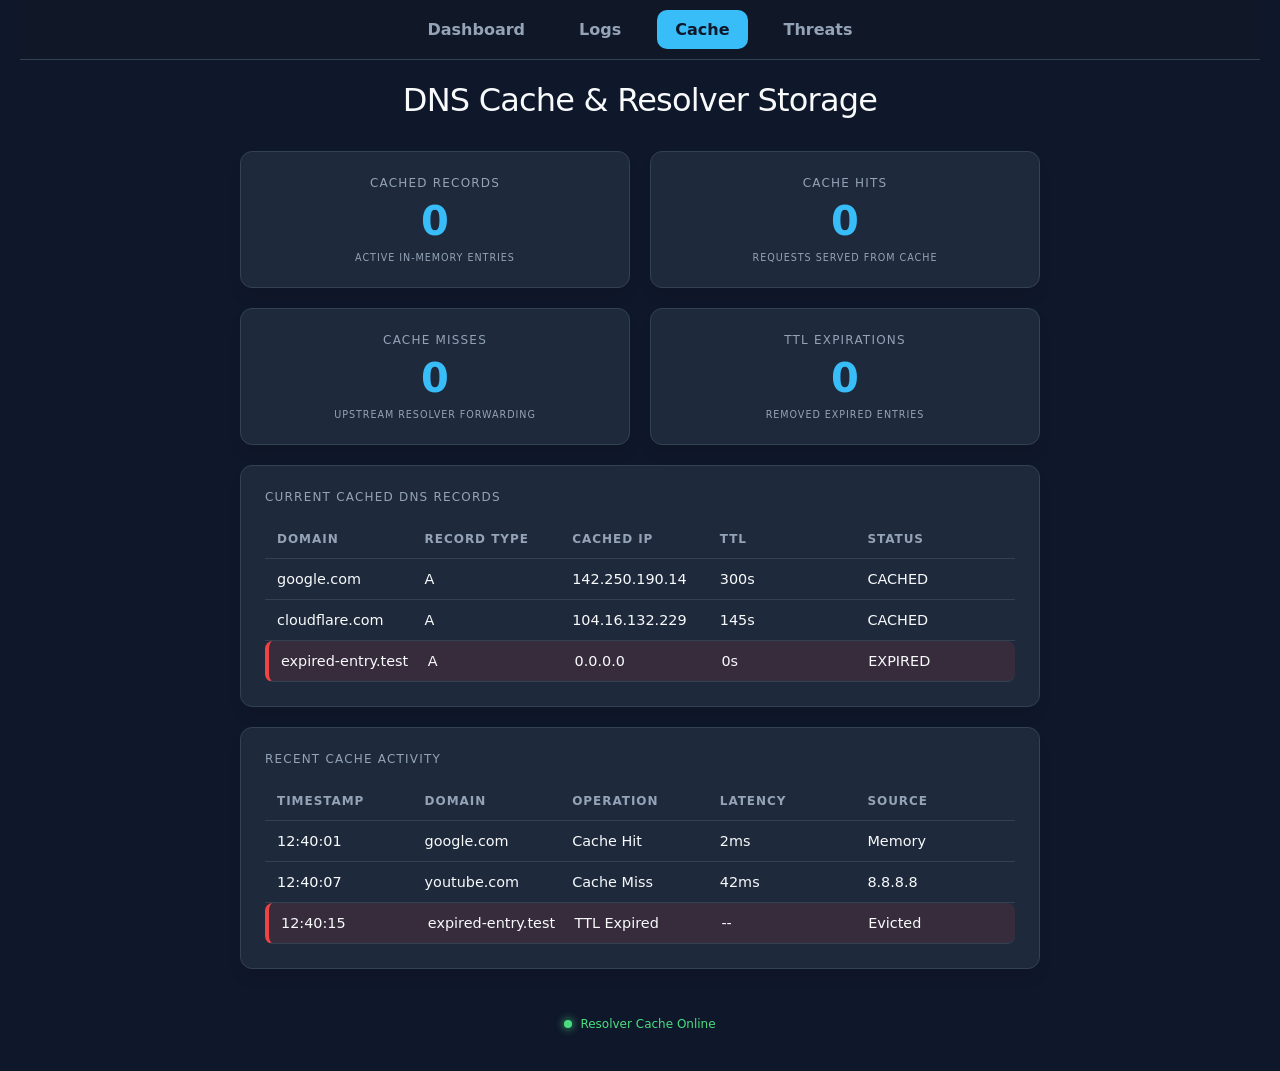
==== static/cache.html @ cb5029e7 "website UI blank data TEST 1, no backend implementation, purely website testing" ====
<!DOCTYPE html>
<html lang="en">
<head>
    <meta charset="UTF-8">
    <meta name="viewport" content="width=device-width, initial-scale=1.0">
    <title>DNS Cache</title>

    <link rel="stylesheet" href="style.css">
</head>

<body>

<div class="navbar">
    <a class="nav-link" href="index.html">Dashboard</a>
    <a class="nav-link" href="logs.html">Logs</a>
    <a class="nav-link active" href="cache.html">Cache</a>
    <a class="nav-link" href="threats.html">Threats</a>
</div>

<h1>DNS Cache & Resolver Storage</h1>

<div class="dashboard">

    <!-- Cache Statistics -->
    <div class="stat-card">
        <p class="stat-label">Cached Records</p>
        <p class="stat-value">0</p>

        <p class="stat-label" style="font-size: 0.6rem;">
            Active In-Memory Entries
        </p>
    </div>

    <div class="stat-card">
        <p class="stat-label">Cache Hits</p>
        <p class="stat-value">0</p>

        <p class="stat-label" style="font-size: 0.6rem;">
            Requests Served From Cache
        </p>
    </div>

    <div class="stat-card">
        <p class="stat-label">Cache Misses</p>
        <p class="stat-value">0</p>

        <p class="stat-label" style="font-size: 0.6rem;">
            Upstream Resolver Forwarding
        </p>
    </div>

    <div class="stat-card">
        <p class="stat-label">TTL Expirations</p>
        <p class="stat-value">0</p>

        <p class="stat-label" style="font-size: 0.6rem;">
            Removed Expired Entries
        </p>
    </div>

    <!-- Cached Records Table -->
    <div class="stat-card full-width">
        <p class="stat-label">Current Cached DNS Records</p>

        <div class="log-table">

            <div class="log-row log-header">
                <span>Domain</span>
                <span>Record Type</span>
                <span>Cached IP</span>
                <span>TTL</span>
                <span>Status</span>
            </div>

            <div class="log-row">
                <span>google.com</span>
                <span>A</span>
                <span>142.250.190.14</span>
                <span>300s</span>
                <span>CACHED</span>
            </div>

            <div class="log-row">
                <span>cloudflare.com</span>
                <span>A</span>
                <span>104.16.132.229</span>
                <span>145s</span>
                <span>CACHED</span>
            </div>

            <div class="log-row flagged">
                <span>expired-entry.test</span>
                <span>A</span>
                <span>0.0.0.0</span>
                <span>0s</span>
                <span>EXPIRED</span>
            </div>

        </div>
    </div>

    <!-- Cache Activity -->
    <div class="stat-card full-width">
        <p class="stat-label">Recent Cache Activity</p>

        <div class="log-table">

            <div class="log-row log-header">
                <span>Timestamp</span>
                <span>Domain</span>
                <span>Operation</span>
                <span>Latency</span>
                <span>Source</span>
            </div>

            <div class="log-row">
                <span>12:40:01</span>
                <span>google.com</span>
                <span>Cache Hit</span>
                <span>2ms</span>
                <span>Memory</span>
            </div>

            <div class="log-row">
                <span>12:40:07</span>
                <span>youtube.com</span>
                <span>Cache Miss</span>
                <span>42ms</span>
                <span>8.8.8.8</span>
            </div>

            <div class="log-row flagged">
                <span>12:40:15</span>
                <span>expired-entry.test</span>
                <span>TTL Expired</span>
                <span>--</span>
                <span>Evicted</span>
            </div>

        </div>
    </div>

</div>

<div class="status">
    <span class="dot"></span>
    Resolver Cache Online
</div>

</body>
</html>
---- static/style.css ----
/* style.css: sets the visual format style so each webpage is cohesive */

/* COLORS global variables: hex code -> color name*/
:root {
    --bg: #0f172a;              /* background */
    --card: #1e293b;            /* cards/boxes */
    --text: #f8fafc;            /* text color for readability */
    --accent: #38bdf8;          /* buttons, links, key data */
    --secondary: #94a3b8;       /* labels, less important info */
}

body {
    background-color: var(--bg);
    color: var(--text);
    font-family: 'Inter', system-ui, sans-serif;
    display: flex;
    flex-direction: column;         /* stacks the navbar, header, & content vertically */
    align-items: center;            /* centers everything horizontally */
    padding: 0 20px 40px 20px;
    margin: 0;
    min-height: 100vh;
}

/* headings */
h1 {
    margin-bottom: 2rem;
    font-weight: 300;
    letter-spacing: -0.025em;
}

.dashboard {
    display: grid;
    grid-template-columns: repeat(2, 1fr);
    gap: 20px;
    width: 100%;
    max-width: 800px;
}

.stat-card {
    background: var(--card);
    padding: 1.5rem;
    border-radius: 12px;
    text-align: center;
    border: 1px solid #334155;
    box-shadow: 0 10px 15px -3px rgba(0, 0, 0, 0.1);
}

.full-width {
    grid-column: span 2;
    text-align: left;
}

.stat-value {
    font-size: 2.5rem;
    font-weight: 800;
    color: var(--accent);
    margin: 0.5rem 0;
}

.stat-label {
    text-transform: uppercase;
    letter-spacing: 0.1em;
    font-size: 0.75rem;
    color: var(--secondary);
    margin: 0;
}

.domain-list {
    list-style: none;
    padding: 0;
    margin: 1rem 0 0 0;
}

.domain-item {
    display: flex;
    justify-content: space-between;
    padding: 8px 0;
    border-bottom: 1px solid #334155;
    font-size: 0.9rem;
}

.domain-item:last-child {
    border-bottom: none;
}

.domain-name {
    color: var(--accent);
    font-family: 'Fira Code', monospace;
}

.domain-count {
    color: var(--secondary);
}

/* green system live status footer */
.status {
    margin-top: 3rem;
    font-size: 0.75rem;
    color: #4ade80;
    display: flex;
    align-items: center;
    gap: 8px;
}

.dot {
    height: 8px;
    width: 8px;
    background-color: #4ade80;
    border-radius: 50%;
    display: inline-block;
    box-shadow: 0 0 8px #4ade80;
}

/* header navigation bar */
.navbar {
    width: 100%;
    background: rgba(17, 24, 39, 0.92);
    border-bottom: 1px solid #334155;
    display: flex;
    justify-content: center;
    align-items: center;
    gap: 18px;
    padding: 10px 0;
    position: sticky;
    top: 0;
    backdrop-filter: blur(10px);
    z-index: 1000;
}

.nav-link {
    color: var(--secondary);
    text-decoration: none;
    padding: 10px 18px;
    border-radius: 10px;
    font-size: 1rem;
    font-weight: 600;
    transition: all 0.2s ease;
}

.nav-link:hover {
    background: var(--card);
    color: var(--accent);
    box-shadow: 0 0 12px rgba(56, 189, 248, 0.2);
}

.nav-link.active {
    background: var(--accent);
    color: #0f172a;
}

/* threat tables for security & threats page */
.log-table {
    margin-top: 1rem;
    width: 100%;
}

.log-row {
    display: grid;
    grid-template-columns: repeat(5, 1fr);
    gap: 12px;
    padding: 12px;
    border-bottom: 1px solid #334155;
    font-size: 0.9rem;
    align-items: center;
}

.log-header {
    color: var(--secondary);
    font-weight: bold;
    text-transform: uppercase;
    font-size: 0.75rem;
    letter-spacing: 0.08em;
}

.flagged {
    background: rgba(239, 68, 68, 0.12);
    border-left: 4px solid #ef4444;
    border-radius: 8px;
}

.timeline-placeholder {
    margin-top: 1rem;
    height: 180px;
    border: 2px dashed #334155;
    border-radius: 12px;
    display: flex;
    align-items: center;
    justify-content: center;
    color: var(--secondary);
    font-size: 0.95rem;
}

/* logs page */
.logs-grid {
    grid-template-columns:
        1fr
        1.2fr
        2fr
        0.8fr
        0.8fr
        1fr
        1fr;
}

.filter-bar {
    display: flex;
    gap: 12px;
    margin-top: 1rem;
    flex-wrap: wrap;
}

.filter-input,
.filter-select {
    background: #0f172a;
    border: 1px solid #334155;
    color: var(--text);
    padding: 10px 12px;
    border-radius: 10px;
    font-size: 0.9rem;
}

.filter-input {
    flex: 1;
    min-width: 240px;
}

.blocked {
    background: rgba(245, 158, 11, 0.12);
    border-left: 4px solid #f59e0b;
    border-radius: 8px;
}

/* accessibility labels (hidden visually but readable by screen readers) */
.sr-only {
    position: absolute;
    width: 1px;
    height: 1px;
    padding: 0;
    margin: -1px;
    overflow: hidden;
    clip: rect(0, 0, 0, 0);
    border: 0;
}
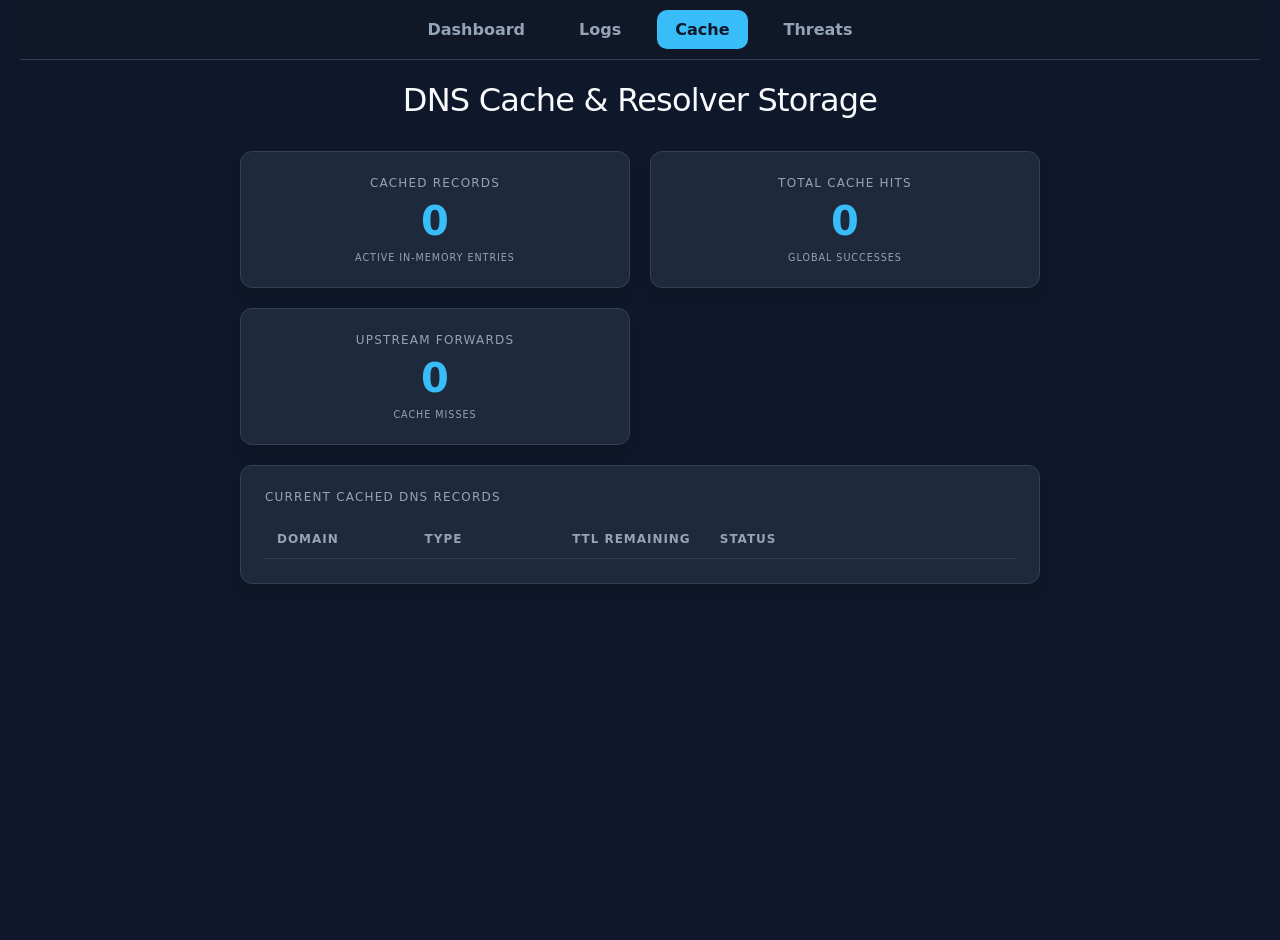
==== commit 8622461d: "all online pages functional" ====
--- a/static/cache.html
+++ b/static/cache.html
@@ -3,11 +3,9 @@
 <head>
     <meta charset="UTF-8">
     <meta name="viewport" content="width=device-width, initial-scale=1.0">
-    <title>DNS Cache</title>
-
+    <title>DNS Cache | Monitor</title>
     <link rel="stylesheet" href="style.css">
 </head>
-
 <body>
 
 <div class="navbar">
@@ -20,132 +18,94 @@
 <h1>DNS Cache & Resolver Storage</h1>
 
 <div class="dashboard">
-
-    <!-- Cache Statistics -->
+    <!-- cache stats cards, values from /api/stats -->
+    <!-- num of cached DNS records currently stored in memory -->
     <div class="stat-card">
         <p class="stat-label">Cached Records</p>
-        <p class="stat-value">0</p>
-
-        <p class="stat-label" style="font-size: 0.6rem;">
-            Active In-Memory Entries
-        </p>
+        <p id="cache-count" class="stat-value">0</p>
+        <p class="stat-label" style="font-size: 0.6rem;">Active In-Memory Entries</p>
     </div>
 
+    <!-- num of times a DNS request was served from cache (fast response) -->
     <div class="stat-card">
-        <p class="stat-label">Cache Hits</p>
-        <p class="stat-value">0</p>
-
-        <p class="stat-label" style="font-size: 0.6rem;">
-            Requests Served From Cache
-        </p>
+        <p class="stat-label">Total Cache Hits</p>
+        <p id="cache-hits" class="stat-value">0</p>
+        <p class="stat-label" style="font-size: 0.6rem;">Global Successes</p>
     </div>
 
+    <!-- num of times the resolver had to query upstream DNS (cache miss) -->
     <div class="stat-card">
-        <p class="stat-label">Cache Misses</p>
-        <p class="stat-value">0</p>
-
-        <p class="stat-label" style="font-size: 0.6rem;">
-            Upstream Resolver Forwarding
-        </p>
+        <p class="stat-label">Upstream Forwards</p>
+        <p id="upstream-count" class="stat-value">0</p>
+        <p class="stat-label" style="font-size: 0.6rem;">Cache Misses</p>
     </div>
 
-    <div class="stat-card">
-        <p class="stat-label">TTL Expirations</p>
-        <p class="stat-value">0</p>
-
-        <p class="stat-label" style="font-size: 0.6rem;">
-            Removed Expired Entries
-        </p>
-    </div>
-
-    <!-- Cached Records Table -->
+    <!-- cache records table -->
     <div class="stat-card full-width">
         <p class="stat-label">Current Cached DNS Records</p>
-
         <div class="log-table">
-
             <div class="log-row log-header">
                 <span>Domain</span>
-                <span>Record Type</span>
-                <span>Cached IP</span>
-                <span>TTL</span>
+                <span>Type</span>
+                <span>TTL Remaining</span>
                 <span>Status</span>
             </div>
-
-            <div class="log-row">
-                <span>google.com</span>
-                <span>A</span>
-                <span>142.250.190.14</span>
-                <span>300s</span>
-                <span>CACHED</span>
+            <div id="cache-table-body">
+                <!-- dynamic cache rows injected here -->
             </div>
-
-            <div class="log-row">
-                <span>cloudflare.com</span>
-                <span>A</span>
-                <span>104.16.132.229</span>
-                <span>145s</span>
-                <span>CACHED</span>
-            </div>
-
-            <div class="log-row flagged">
-                <span>expired-entry.test</span>
-                <span>A</span>
-                <span>0.0.0.0</span>
-                <span>0s</span>
-                <span>EXPIRED</span>
-            </div>
-
         </div>
     </div>
-
-    <!-- Cache Activity -->
-    <div class="stat-card full-width">
-        <p class="stat-label">Recent Cache Activity</p>
-
-        <div class="log-table">
-
-            <div class="log-row log-header">
-                <span>Timestamp</span>
-                <span>Domain</span>
-                <span>Operation</span>
-                <span>Latency</span>
-                <span>Source</span>
-            </div>
-
-            <div class="log-row">
-                <span>12:40:01</span>
-                <span>google.com</span>
-                <span>Cache Hit</span>
-                <span>2ms</span>
-                <span>Memory</span>
-            </div>
-
-            <div class="log-row">
-                <span>12:40:07</span>
-                <span>youtube.com</span>
-                <span>Cache Miss</span>
-                <span>42ms</span>
-                <span>8.8.8.8</span>
-            </div>
-
-            <div class="log-row flagged">
-                <span>12:40:15</span>
-                <span>expired-entry.test</span>
-                <span>TTL Expired</span>
-                <span>--</span>
-                <span>Evicted</span>
-            </div>
-
-        </div>
-    </div>
-
 </div>
 
-<div class="status">
-    <span class="dot"></span>
-    Resolver Cache Online
-</div>
+<script>
+    async function updateCachePage() {
+        try {
+            // 1. fetch global stats for the top cards
+            const statsRes = await fetch('/api/stats');
+            const stats = await statsRes.json();
+            document.getElementById('cache-hits').innerText = stats.cache_hits;
+            document.getElementById('upstream-count').innerText = stats.upstream_forwards;
+
+            // 2. fetch all currently stored DNS cache entries
+            const cacheRes = await fetch('/api/cache');
+            const entries = await cacheRes.json();
+
+            // update num of cache records displayed
+            document.getElementById('cache-count').innerText = entries.length;
+
+            const tableBody = document.getElementById('cache-table-body');
+
+            //if cache is empty shows placeholder value of 0
+            if (entries.length === 0) {
+                tableBody.innerHTML = '<div class="log-row"><span>Cache is currently empty.</span></div>';
+                return;
+            }
+
+            tableBody.innerHTML = entries.map(entry => {
+                // Your key format is "domain|type|class"
+                const parts = entry.key.split('|');
+                const domain = parts[0] || "Unknown";
+                const qtype = parts[1] === "1" ? "A" : (parts[1] === "28" ? "AAAA" : parts[1]);
+
+                return `
+                    <div class="log-row">
+                        <span style="word-break: break-all;">${domain}</span>
+                        <span>${qtype}</span>
+                        <span>${entry.expires_in_secs}s</span>
+                        <span style="color: #28a745; font-weight: bold;">LIVE</span>
+                    </div>
+                `;
+            }).join('');
+
+        } catch (err) {
+            console.error("Cache update failed:", err);
+        }
+    }
+
+    // refreshes every 2 seconds to mimic "live" demo
+    setInterval(updateCachePage, 2000);
+    updateCachePage();
+</script>
 
 </body>
 </html>
